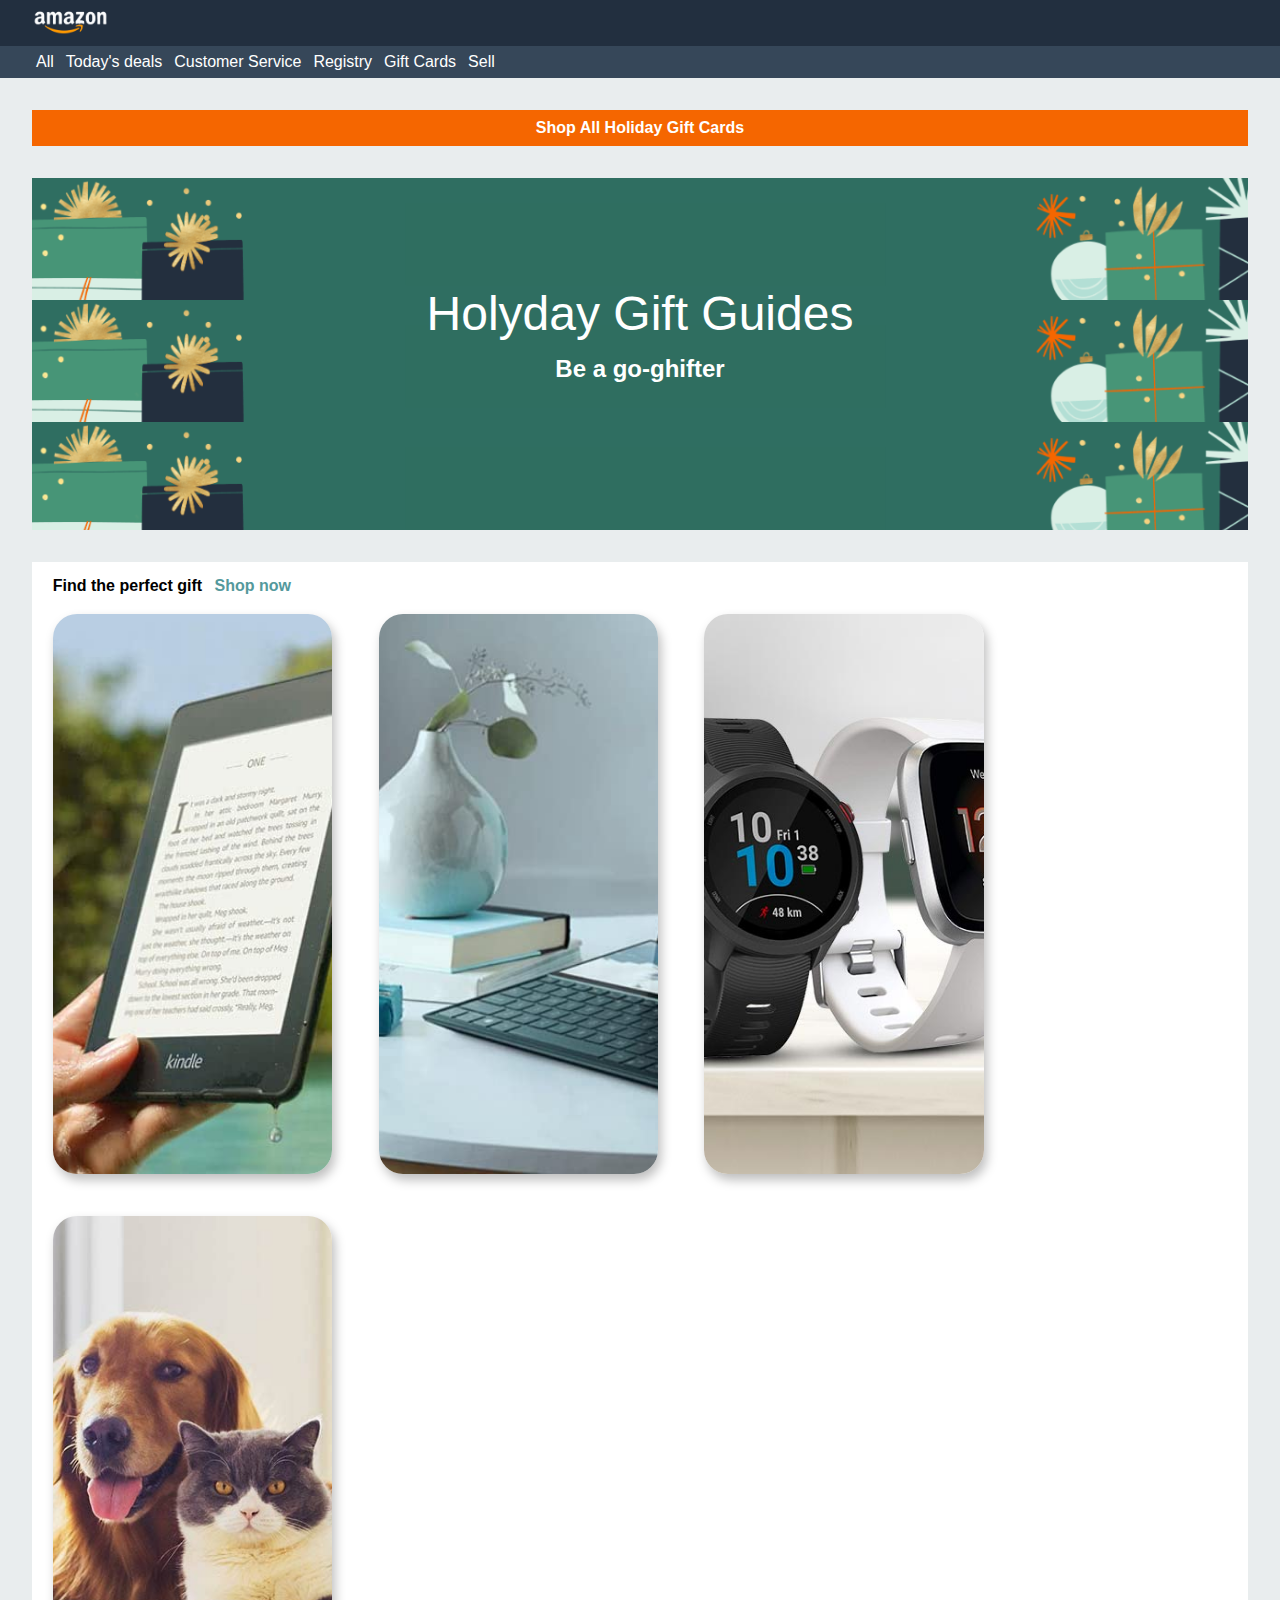
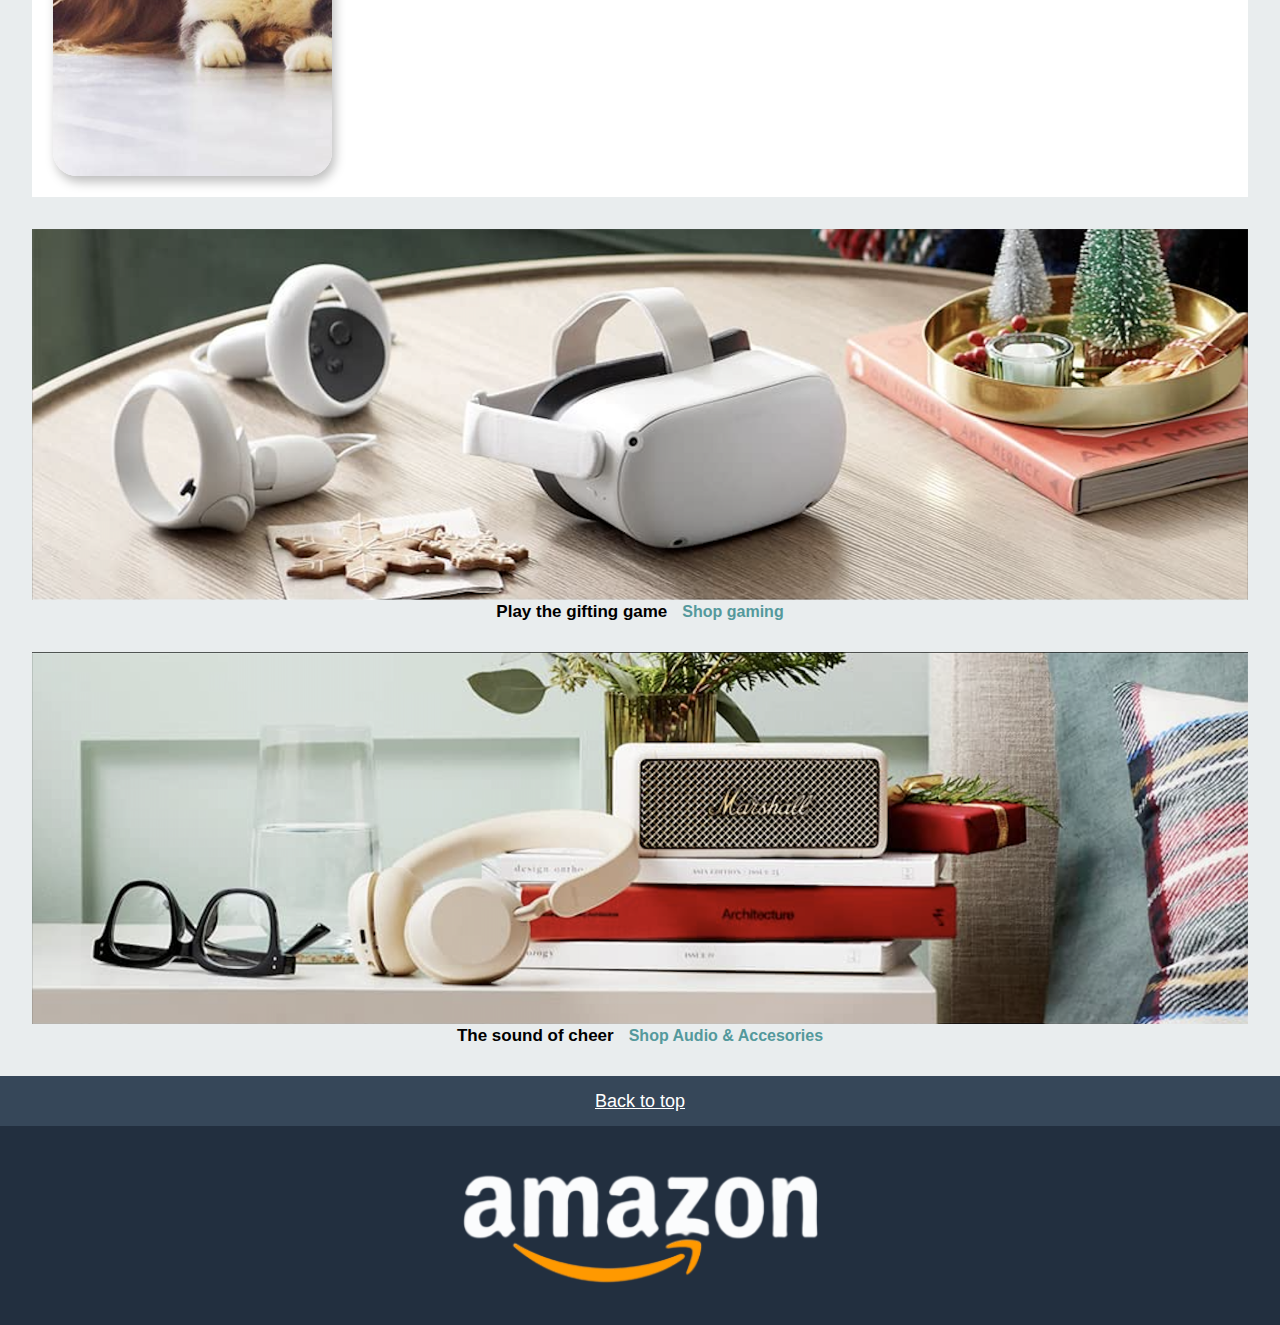
==== Amazon Page/index.html @ ba22ca8f "first-commit" ====
<!DOCTYPE html>
<html lang="en">
  <head>
    <meta charset="UTF-8" />
    <meta name="viewport" content="width=device-width, initial-scale=1.0" />
    <link rel="stylesheet" href="./assets/css/style.css" />
    <link rel="stylesheet" href="./assets/css/reset.css" />

    <title>Amazon</title>
  </head>

  <header>
    <div class="logo">
      <img src="./assets/images/logo.png" alt="logo" />
    </div>
    <div class="navbar" id="navbar">
      <span><a href="#">All</a></span>
      <span><a href="#">Today's deals</a></span>
      <span><a href="#">Customer Service</a></span>
      <span><a href="#">Registry</a></span>
      <span><a href="#">Gift Cards</a></span>
      <span><a href="#">Sell</a></span>
    </div>
  </header>
  <main>
    <section>
      <p class="orange">Shop All Holiday Gift Cards</p>
      <div class="holiday-gift">
        <h1>Holyday Gift Guides</h1>
        <p>Be a go-ghifter</p>
      </div>
    </section>
    <section>
      <div class="container">
        <p><strong>Find the perfect gift</strong></p>
        <span><a href="#"> Shop now</a></span>
        <div class="container-cards">
          <div class="card">
            <img src="./assets/images/img_1.jpg" alt="book" />
          </div>
          <div class="card">
            <img src="./assets/images/img_2.jpg" alt="vaso" />
          </div>
          <div class="card">
            <img src="./assets/images/img_3.jpg" alt="orologio" />
          </div>
          <div class="card">
            <img src="./assets/images/img_4.jpg" alt="animali" />
          </div>
        </div>
      </div>
    </section>
    <section>
        <div class="container2">
            <img src="./assets/images/img_9.png" alt="vr">
            <p>Play the gifting game</p><span><a href="#">Shop gaming</a></span>
        </div>
        <div class="container2">
            <img src="./assets/images/img_10.png" alt="radio">
            <p> The sound of cheer</p><span><a href="#">Shop Audio & Accesories</a></span>
        </div>
    </section>
  </main>
  <footer>
    <p><a href="#navbar"> Back to top</a></p>
    <div class="logofooter">
        <img src="./assets/images/logo.png" alt="logo-footer">
    </div>
  </footer>
  <body></body>
</html>
---- Amazon Page/assets/css/style.css ----
/* Your styles here */
/* vario */
body {
  font-family: Arial, Helvetica, sans-serif;
}

/* header */
.logo {
  background-color: #222f3f;
}
.logo img {
  max-width: 6%;
  padding: 0.5rem 2rem;
}
.navbar {
  background-color: #364759;
  padding: 0.5rem 2rem;
}
.navbar a {
  color: white;
  padding: 4px;
  text-decoration: none;
  font-family: Arial, Helvetica, sans-serif;
}
/* main */

main {
  background-color: #e9edee;
  padding: 2rem;
  text-align: center;
  font-family: Arial, Helvetica, sans-serif;
  color: white;
  font-weight: bold;
}

main a {
  color: #54999c;
  text-decoration: none;
  font-weight: bolder;
}

.orange {
  background-color: #f56600;
  padding: 10px;
}
.holiday-gift {
  background-image: url(../images/bg-image.png);
  margin-block: 2rem;
  padding: 3.5rem;
  background-size: contain;
  height: 15rem;

  
}
.holiday-gift h1 {
  font-size: 3rem;
  padding-block: 1.2rem;
  font-weight: 500;
  margin-top: 2.3rem;

}
.holiday-gift p{
    font-size: 1.5rem;
}
/* card container */
.container {
  background-color: white;
  color: black;
  font-family: Arial, Helvetica, sans-serif;
  font-weight: bold;
  text-align: left;
  padding-top: 1rem;
}
.container p {
  display: inline;
  padding-left: 1.3rem;
  padding-right: 0.5rem;
  font-weight: bolder;
}
.container-cards {
  max-width: 100%;
}
.card {
  display: inline-block;
  padding: 1.3rem;
  width: 23%;
  height: 35rem;
}
.card img {
  border-radius: 1.5rem;
  box-shadow: 3px 6px 11px 0px rgba(0, 0, 0, 0.26);
  width: 100%;
  height: 100%;
  object-fit: cover;
}

/* big pictures */
.container2{
    margin-top: 2rem;
    width: 100%;
}
.container2 img{
    width: 100%;
}
.container2 p{
    color: black;
    font-size: 17px;
    display: inline-block;
    margin-right: 15px;
}
/* footer */
footer{
    text-align: center;
}
footer a{
    color: white;
    font-family: Arial, "Helvetica Neue", Helvetica, sans-serif;
    font-size: 18px;
}
footer p{
    color: white;
    padding: 1rem;
    background-color: #364759;

}
.logofooter{
    background-color: #222f3f;
    padding: 2rem;
}
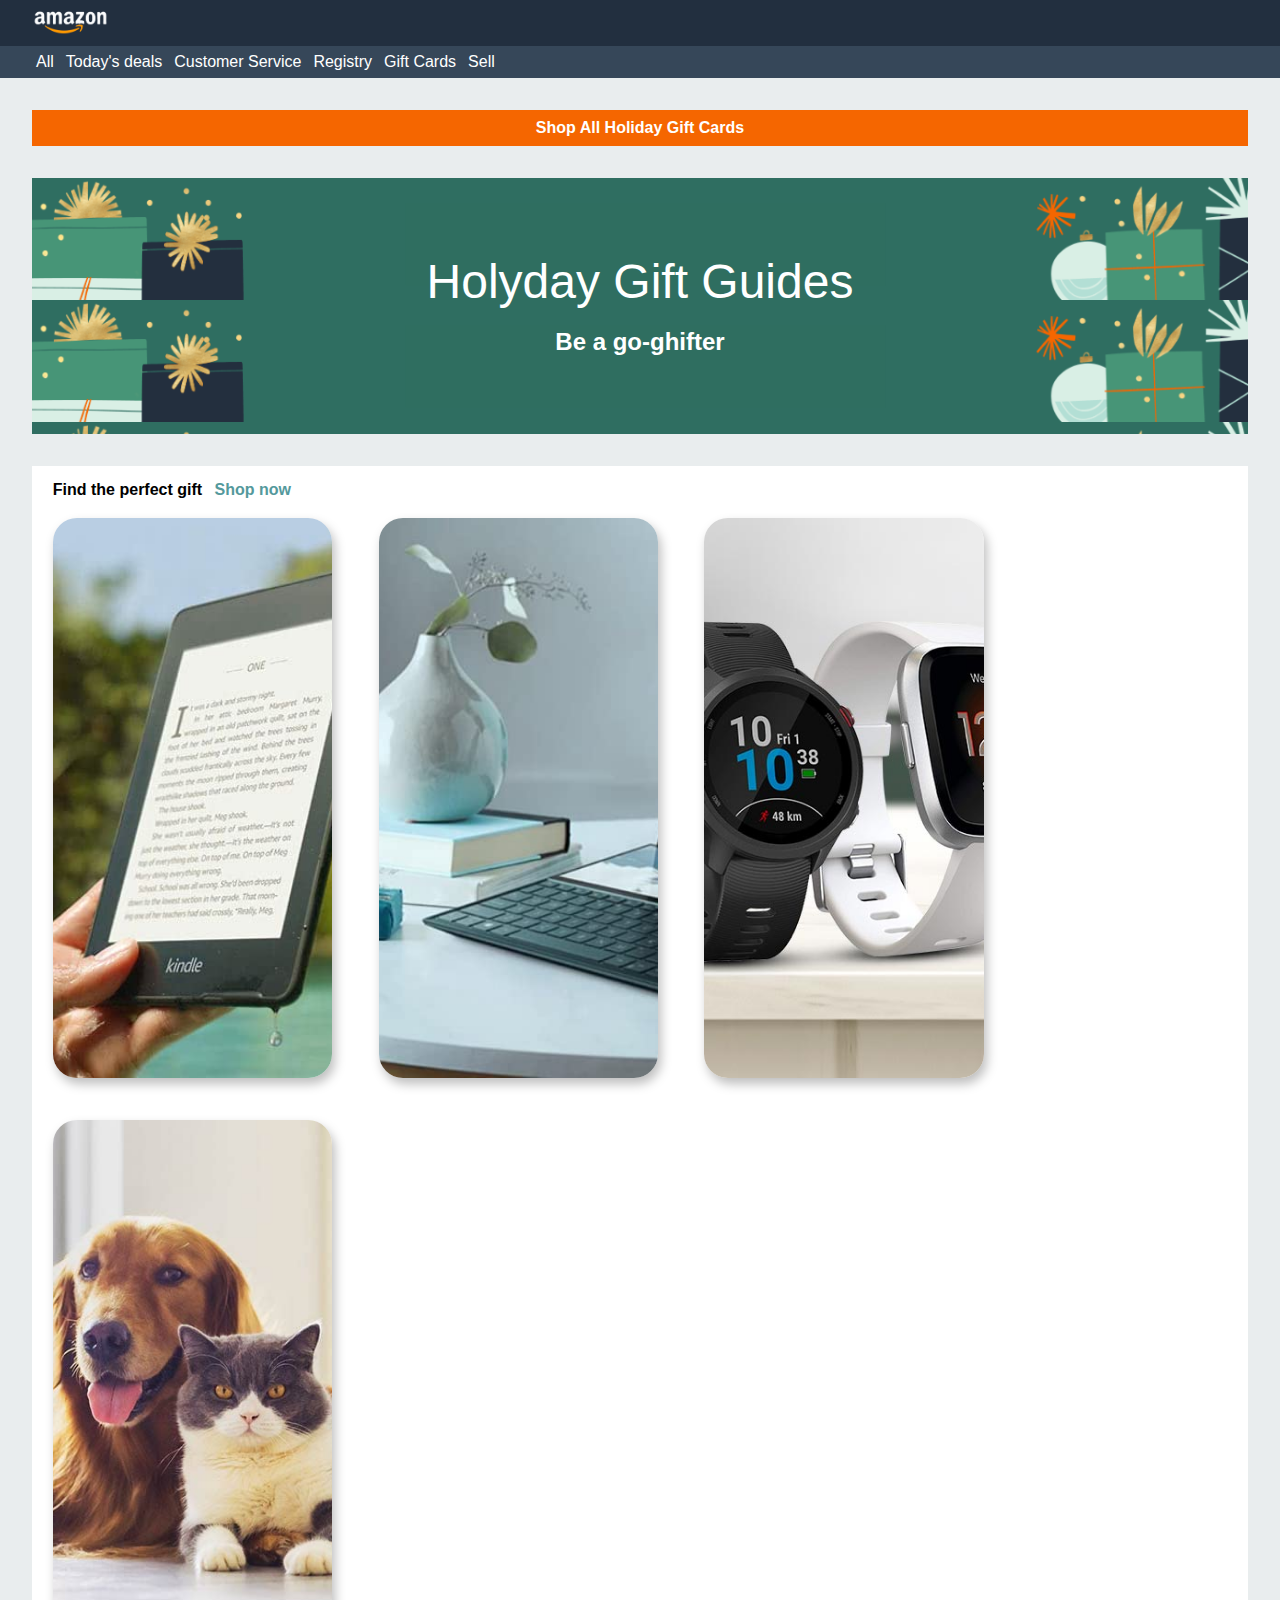
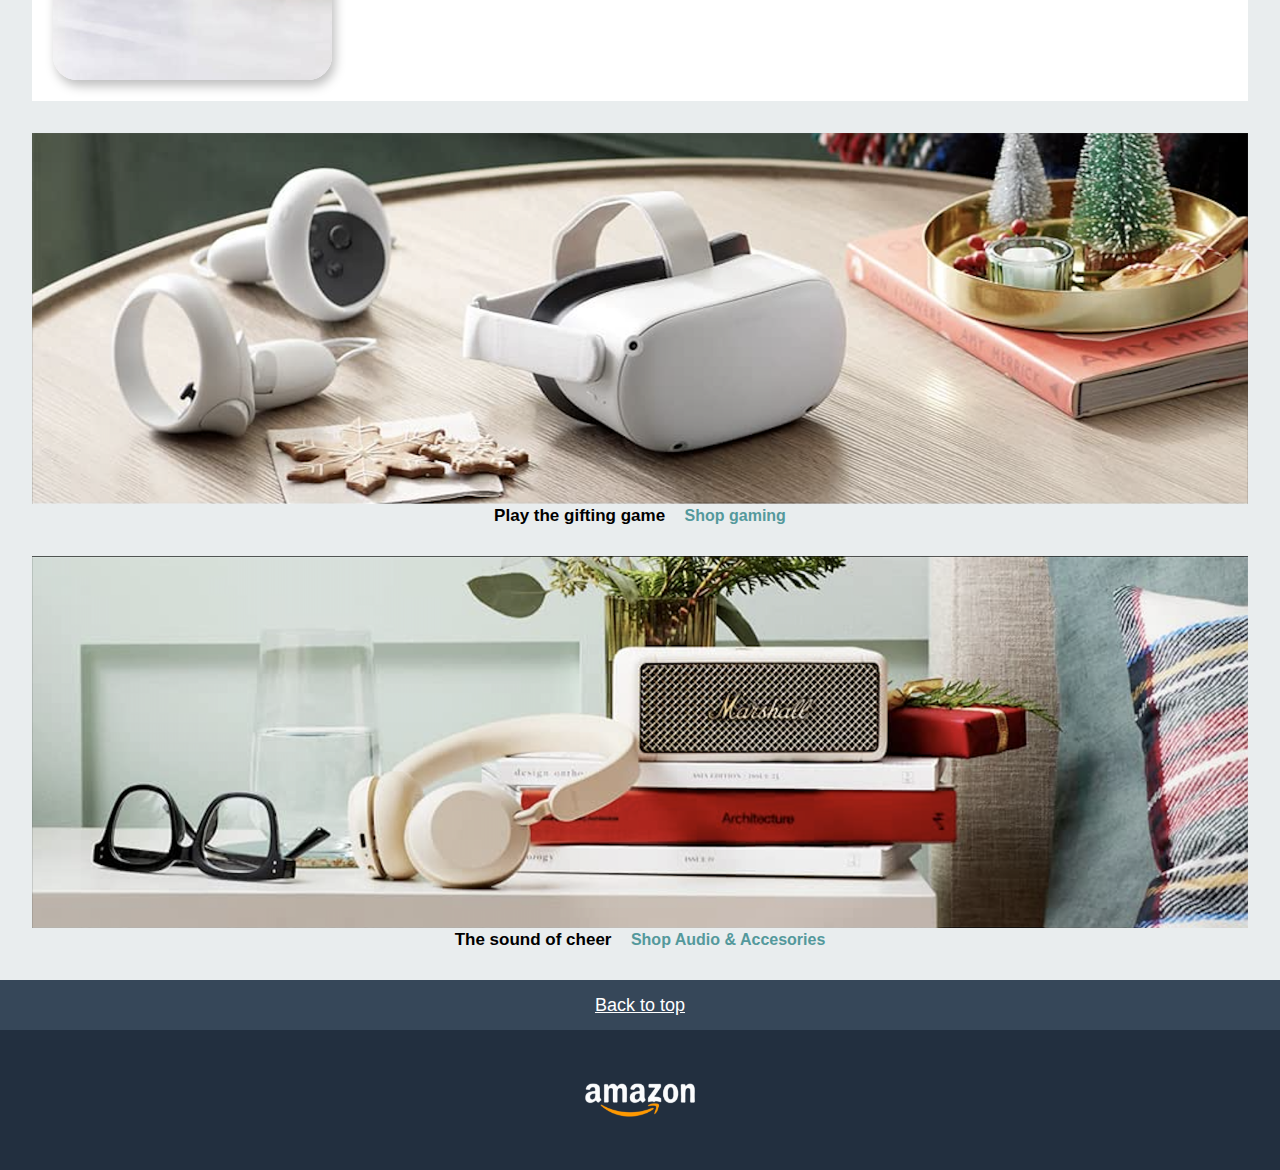
==== commit 4438aa63: "second-commit" ====
--- a/Amazon Page/index.html
+++ b/Amazon Page/index.html
@@ -9,63 +9,69 @@
     <title>Amazon</title>
   </head>
 
-  <header>
-    <div class="logo">
-      <img src="./assets/images/logo.png" alt="logo" />
-    </div>
-    <div class="navbar" id="navbar">
-      <span><a href="#">All</a></span>
-      <span><a href="#">Today's deals</a></span>
-      <span><a href="#">Customer Service</a></span>
-      <span><a href="#">Registry</a></span>
-      <span><a href="#">Gift Cards</a></span>
-      <span><a href="#">Sell</a></span>
-    </div>
-  </header>
-  <main>
-    <section>
-      <p class="orange">Shop All Holiday Gift Cards</p>
-      <div class="holiday-gift">
-        <h1>Holyday Gift Guides</h1>
-        <p>Be a go-ghifter</p>
+  <body>
+    <!-- NAVBAR-------------------------------------------------------------- -->
+    <header>
+      <div class="logo">
+        <img src="./assets/images/logo.png" alt="logo" />
       </div>
-    </section>
-    <section>
-      <div class="container">
-        <p><strong>Find the perfect gift</strong></p>
-        <span><a href="#"> Shop now</a></span>
-        <div class="container-cards">
-          <div class="card">
-            <img src="./assets/images/img_1.jpg" alt="book" />
-          </div>
-          <div class="card">
-            <img src="./assets/images/img_2.jpg" alt="vaso" />
-          </div>
-          <div class="card">
-            <img src="./assets/images/img_3.jpg" alt="orologio" />
-          </div>
-          <div class="card">
-            <img src="./assets/images/img_4.jpg" alt="animali" />
+      <div class="navbar" id="navbar">
+        <span><a href="#">All</a></span>
+        <span><a href="#">Today's deals</a></span>
+        <span><a href="#">Customer Service</a></span>
+        <span><a href="#">Registry</a></span>
+        <span><a href="#">Gift Cards</a></span>
+        <span><a href="#">Sell</a></span>
+      </div>
+    </header>
+    <main>
+      <!--MAIN ---------------------------------------------------------------------- -->
+      <section>
+        <p class="orange">Shop All Holiday Gift Cards</p>
+        <div class="holiday-gift">
+          <h1>Holyday Gift Guides</h1>
+          <p>Be a go-ghifter</p>
+        </div>
+      </section>
+      <section>
+        <div class="container">
+          <p><strong>Find the perfect gift</strong></p>
+          <span><a href="#"> Shop now</a></span>
+          <div class="container-cards">
+            <div class="card">
+              <img src="./assets/images/img_1.jpg" alt="book" />
+            </div>
+            <div class="card">
+              <img src="./assets/images/img_2.jpg" alt="vaso" />
+            </div>
+            <div class="card">
+              <img src="./assets/images/img_3.jpg" alt="orologio" />
+            </div>
+            <div class="card">
+              <img src="./assets/images/img_4.jpg" alt="animali" />
+            </div>
           </div>
         </div>
-      </div>
-    </section>
-    <section>
+      </section>
+      <section>
         <div class="container2">
-            <img src="./assets/images/img_9.png" alt="vr">
-            <p>Play the gifting game</p><span><a href="#">Shop gaming</a></span>
+          <img src="./assets/images/img_9.png" alt="vr" />
+          <p>Play the gifting game</p>
+          <span><a href="#">Shop gaming</a></span>
         </div>
         <div class="container2">
-            <img src="./assets/images/img_10.png" alt="radio">
-            <p> The sound of cheer</p><span><a href="#">Shop Audio & Accesories</a></span>
+          <img src="./assets/images/img_10.png" alt="radio" />
+          <p>The sound of cheer</p>
+          <span><a href="#">Shop Audio & Accesories</a></span>
         </div>
-    </section>
-  </main>
-  <footer>
-    <p><a href="#navbar"> Back to top</a></p>
-    <div class="logofooter">
-        <img src="./assets/images/logo.png" alt="logo-footer">
-    </div>
-  </footer>
-  <body></body>
+      </section>
+    </main>
+    <!-- FOTER------------------------------------------- -->
+    <footer>
+      <p><a href="#navbar"> Back to top</a></p>
+      <div class="logofooter">
+        <img src="./assets/images/logo.png" alt="logo-footer" />
+      </div>
+    </footer>
+  </body>
 </html>
--- a/Amazon Page/assets/css/style.css
+++ b/Amazon Page/assets/css/style.css
@@ -46,21 +46,16 @@
 .holiday-gift {
   background-image: url(../images/bg-image.png);
   margin-block: 2rem;
-  padding: 3.5rem;
   background-size: contain;
-  height: 15rem;
-
-  
+  padding: 5rem;
 }
 .holiday-gift h1 {
   font-size: 3rem;
-  padding-block: 1.2rem;
   font-weight: 500;
-  margin-top: 2.3rem;
-
 }
-.holiday-gift p{
-    font-size: 1.5rem;
+.holiday-gift p {
+  font-size: 1.5rem;
+  padding-top: 1.5rem;
 }
 /* card container */
 .container {
@@ -80,6 +75,7 @@
 .container-cards {
   max-width: 100%;
 }
+/* contenitore card singola */
 .card {
   display: inline-block;
   padding: 1.3rem;
@@ -95,36 +91,38 @@
 }
 
 /* big pictures */
-.container2{
-    margin-top: 2rem;
-    width: 100%;
+.container2 {
+  margin-top: 2rem;
+  width: 100%;
 }
-.container2 img{
-    width: 100%;
+.container2 img {
+  width: 100%;
+  max-width: 100%;
 }
-.container2 p{
-    color: black;
-    font-size: 17px;
-    display: inline-block;
-    margin-right: 15px;
+.container2 p {
+  color: black;
+  font-size: 17px;
+  display: inline-block;
+  margin-right: 15px;
 }
 /* footer */
-footer{
-    text-align: center;
+footer {
+  text-align: center;
 }
-footer a{
-    color: white;
-    font-family: Arial, "Helvetica Neue", Helvetica, sans-serif;
-    font-size: 18px;
+footer a {
+  color: white;
+  font-family: Arial, "Helvetica Neue", Helvetica, sans-serif;
+  font-size: 18px;
 }
-footer p{
-    color: white;
-    padding: 1rem;
-    background-color: #364759;
-
+footer p {
+  color: white;
+  padding: 1rem;
+  background-color: #364759;
 }
-.logofooter{
-    background-color: #222f3f;
-    padding: 2rem;
+.logofooter {
+  background-color: #222f3f;
+  padding: 3rem;
 }
-
+.logofooter img{
+ max-width: 10%;
+}
